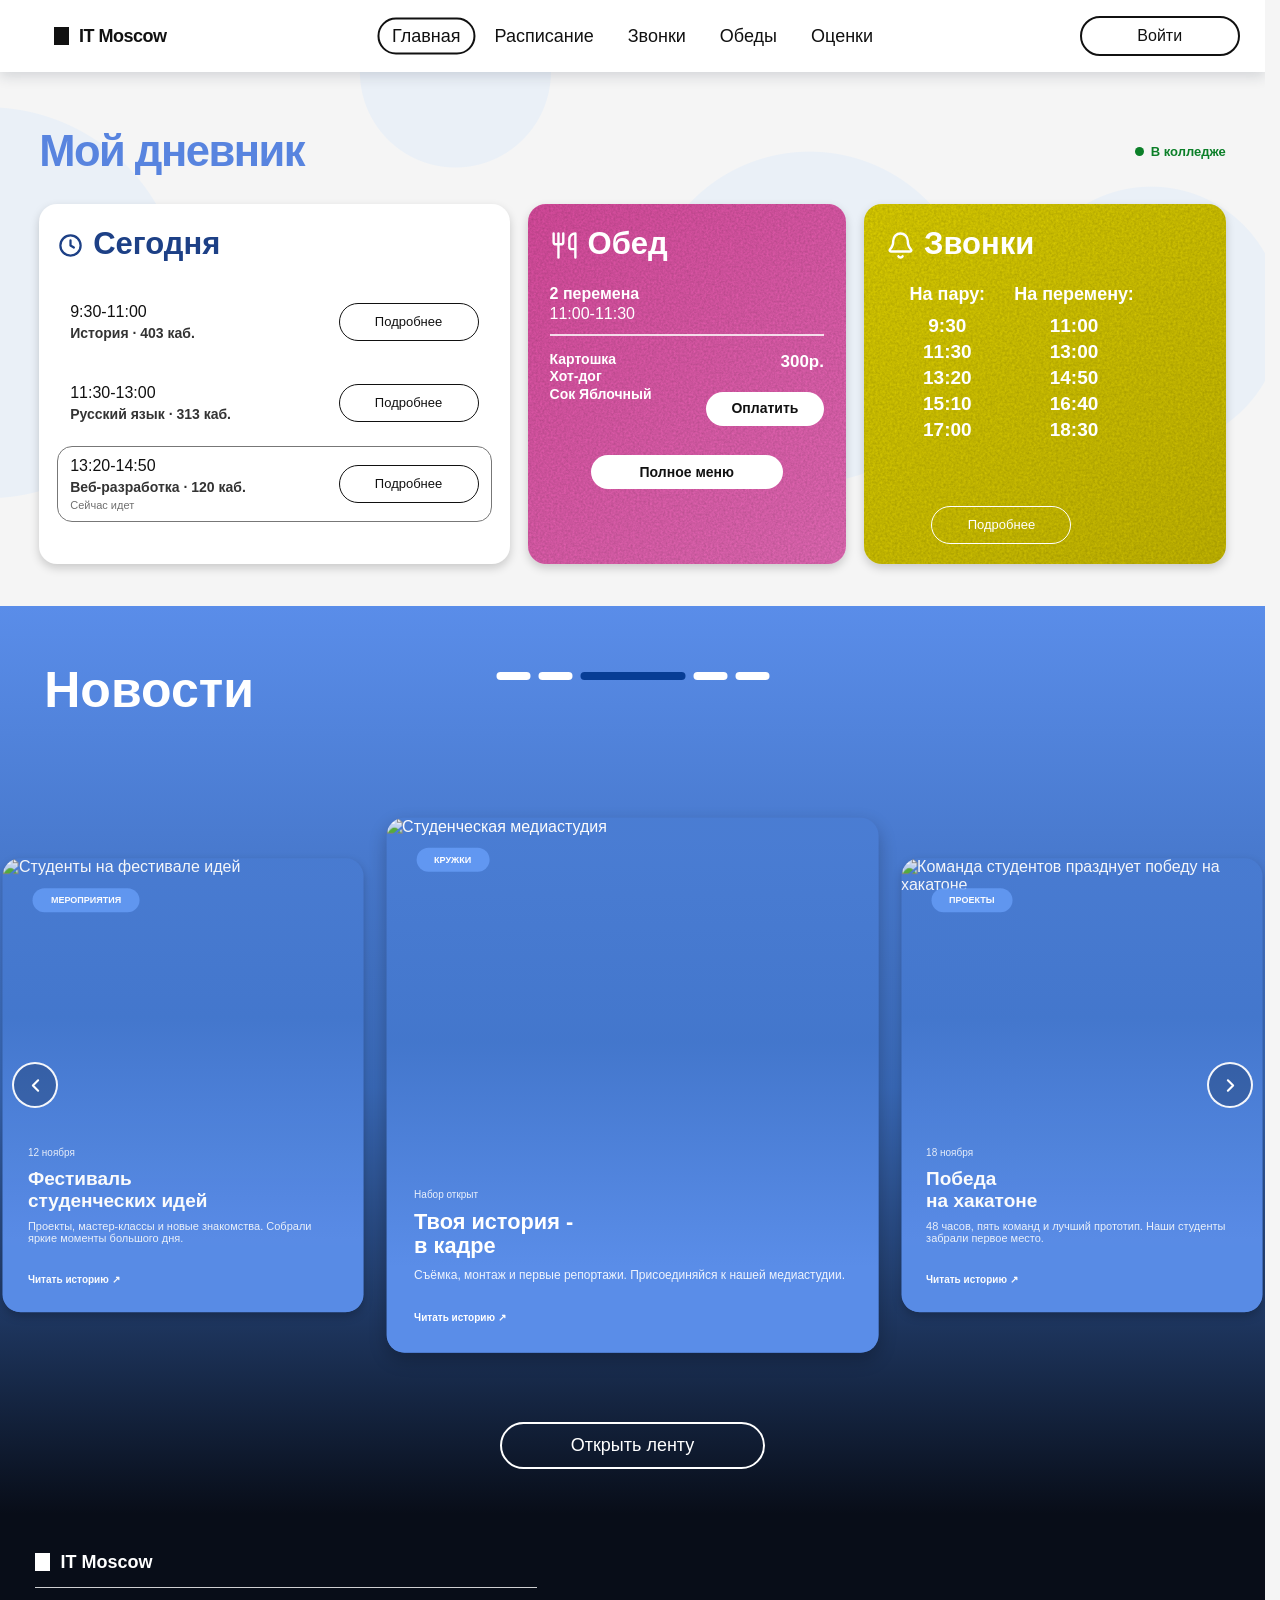
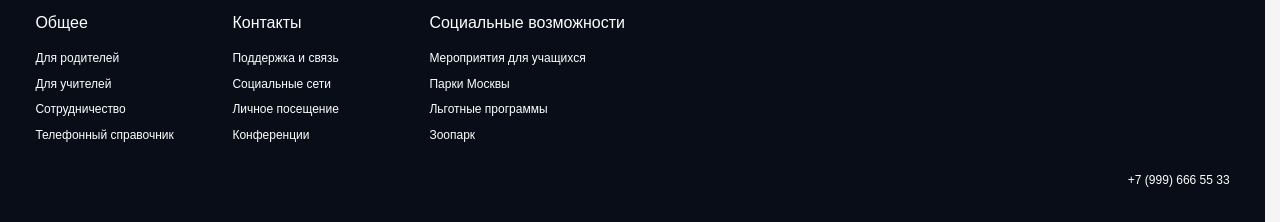
==== MyITProfile/front/index.html @ 62083483 "Add files via upload" ====
<!DOCTYPE html>
<html lang="ru">
<head>
    <meta charset="UTF-8">
    <meta name="viewport" content="width=device-width, initial-scale=1.0">
    <meta name="description" content="Личный кабинет студента IT Moscow: расписание на сегодня, звонки, меню столовой и оценки.">
    <title>Главная | IT Moscow</title>
    <link rel="icon" href="assets/favicon.svg" type="image/svg+xml">
    <link rel="stylesheet" href="style.css">
    <script src="script.js" defer></script>
</head>
<body>

    <header class="site-header">
        <a class="logo" href="index.html"><span class="logo-square"></span> IT Moscow</a>
        <nav class="main-nav" aria-label="Главная навигация"><a class="nav-link active" href="index.html">Главная</a><a class="nav-link" href="schedule.html">Расписание</a><a class="nav-link" href="bells.html">Звонки</a><a class="nav-link" href="lunch.html">Обеды</a><a class="nav-link" href="grades.html">Оценки</a></nav>
        <div class="profile-menu is-guest" data-profile-menu>
            <a class="profile-button" href="login.html">Войти</a>
            <div class="profile-card">
                <strong class="profile-card-name" data-profile-name></strong>
                <span class="profile-card-role">Студент колледжа</span>
                <dl class="profile-card-details">
                    <div><dt>Группа</dt><dd data-profile-group></dd></div>
                    <div><dt>Специальность</dt><dd data-profile-specialty></dd></div>
                    <div><dt>Курс</dt><dd data-profile-course></dd></div>
                    <div><dt>Логин</dt><dd data-profile-login></dd></div>
                </dl>
                <button class="profile-logout" type="button" data-logout>Выйти из кабинета</button>
            </div>
        </div>
    </header>

<main class="page-background">

<section class="dashboard-section">
    <div class="dashboard-heading">
        <h1>Мой дневник</h1>
        <span class="college-status">В колледже</span>
    </div>

    <div class="dashboard-grid">
        <section class="today-card dashboard-card">
            <h2><svg class="clock-icon" viewBox="0 0 24 24" aria-hidden="true" focusable="false"><circle cx="12" cy="12" r="9" /><path d="M12 7.5V12l3 1.8" /></svg>Сегодня</h2>
            <div class="today-lessons">
                <div class="today-lesson">
                    <div class="lesson-time"><span>9:30-11:00</span><small class="lesson-name">История · 403 каб.</small></div>
                    <a class="detail-button" href="schedule.html">Подробнее</a>
                </div>
                <div class="today-lesson">
                    <div class="lesson-time"><span>11:30-13:00</span><small class="lesson-name">Русский язык · 313 каб.</small></div>
                    <a class="detail-button" href="schedule.html">Подробнее</a>
                </div>
                <div class="today-lesson current">
                    <div class="lesson-time"><span>13:20-14:50</span><small class="lesson-name">Веб-разработка · 120 каб.</small><small>Сейчас идет</small></div>
                    <a class="detail-button" href="schedule.html">Подробнее</a>
                </div>
            </div>
        </section>

        <section class="lunch-mini dashboard-card texture-pink">
            <h2><svg class="mini-icon" viewBox="0 0 24 24" aria-hidden="true" focusable="false">
                <path d="M3 2v7c0 1.1.9 2 2 2h4a2 2 0 0 0 2-2V2" />
                <path d="M7 2v20" />
                <path d="M21 15V2a5 5 0 0 0-5 5v6c0 1.1.9 2 2 2h3Zm0 0v7" />
            </svg>Обед</h2>
            <div class="lunch-mini-time"><strong>2 перемена</strong><span>11:00-11:30</span></div>
            <div class="lunch-mini-menu">
                <div><strong>Картошка</strong><strong>Хот-дог</strong><strong>Сок Яблочный</strong></div>
                <strong class="lunch-mini-price">300р.</strong>
                <button class="pay-mini-button" type="button" data-message="Оплата будет доступна после подключения платёжной системы">Оплатить</button>
            </div>
            <a class="white-button mini-menu-button" href="lunch.html">Полное меню</a>
        </section>

        <section class="bells-mini dashboard-card texture-yellow">
            <h2><svg class="mini-icon" viewBox="0 0 24 24" aria-hidden="true" focusable="false">
                <path d="M10.268 21a2 2 0 0 0 3.464 0" />
                <path d="M3.262 15.326A1 1 0 0 0 4 17h16a1 1 0 0 0 .74-1.673C19.41 13.956 18 12.499 18 8A6 6 0 0 0 6 8c0 4.499-1.411 5.956-2.738 7.326" />
            </svg>Звонки</h2>
            <div class="bells-mini-content">
                <div>
                    <strong>На пару:</strong>
                    <span>9:30</span><span>11:30</span><span>13:20</span><span>15:10</span><span>17:00</span>
                </div>
                <div>
                    <strong>На перемену:</strong>
                    <span>11:00</span><span>13:00</span><span>14:50</span><span>16:40</span><span>18:30</span>
                </div>
            </div>
            <a class="detail-button bells-detail-button" href="bells.html">Подробнее</a>
            <div class="bells-mini-photo"></div>
        </section>
    </div>
</section>

<section class="news-section">
    <div class="news-title-row">
        <h2>Новости</h2>
        <div class="news-tabs" role="group" aria-label="Слайды новостей">
            <button class="news-tab" type="button" data-slide="0" aria-label="Слайд 1" aria-pressed="false"></button>
            <button class="news-tab" type="button" data-slide="1" aria-label="Слайд 2" aria-pressed="false"></button>
            <button class="news-tab active" type="button" data-slide="2" aria-label="Слайд 3" aria-pressed="true"></button>
            <button class="news-tab" type="button" data-slide="3" aria-label="Слайд 4" aria-pressed="false"></button>
            <button class="news-tab" type="button" data-slide="4" aria-label="Слайд 5" aria-pressed="false"></button>
        </div>
    </div>

    <div class="news-slider-shell">
        <button class="news-arrow news-arrow-prev" type="button" data-news-prev aria-label="Предыдущая новость"><svg class="control-arrow-svg" viewBox="0 0 24 24" aria-hidden="true" focusable="false"><path d="M9 6 15 12l-6 6" /></svg></button>
        <div class="news-slider" data-news-slider>
            <div class="news-track">
                <article class="news-card" data-news-card="0" data-position="hidden">
                    <img src="assets/news-tour.png" alt="Студенты на производственной экскурсии" loading="lazy" decoding="async">
                    <span class="news-category">ЭКСКУРСИИ</span>
                    <div class="news-card-content">
                        <small>10 ноября</small>
                        <h3>Профессия<br>изнутри</h3>
                        <p>Побывали на современном производстве и узнали, как работают инженеры.</p>
                        <a href="#" data-message="Новость пока недоступна">Читать историю ↗</a>
                    </div>
                </article>

                <article class="news-card" data-news-card="1" data-position="left">
                    <img src="assets/news-festival.png" alt="Студенты на фестивале идей" decoding="async">
                    <span class="news-category">МЕРОПРИЯТИЯ</span>
                    <div class="news-card-content">
                        <small>12 ноября</small>
                        <h3>Фестиваль<br>студенческих идей</h3>
                        <p>Проекты, мастер-классы и новые знакомства. Собрали яркие моменты большого дня.</p>
                        <a href="#" data-message="Новость пока недоступна">Читать историю ↗</a>
                    </div>
                </article>

                <article class="news-card active" data-news-card="2" data-position="center">
                    <img src="assets/news-media.png" alt="Студенческая медиастудия" loading="lazy" decoding="async">
                    <span class="news-category">КРУЖКИ</span>
                    <div class="news-card-content">
                        <small>Набор открыт</small>
                        <h3>Твоя история -<br>в кадре</h3>
                        <p>Съёмка, монтаж и первые репортажи. Присоединяйся к нашей медиастудии.</p>
                        <a href="#" data-message="Новость пока недоступна">Читать историю ↗</a>
                    </div>
                </article>

                <article class="news-card" data-news-card="3" data-position="right">
                    <img src="assets/news-hackathon.jpg" alt="Команда студентов празднует победу на хакатоне" loading="lazy" decoding="async">
                    <span class="news-category">ПРОЕКТЫ</span>
                    <div class="news-card-content">
                        <small>18 ноября</small>
                        <h3>Победа<br>на хакатоне</h3>
                        <p>48 часов, пять команд и лучший прототип. Наши студенты забрали первое место.</p>
                        <a href="#" data-message="Новость пока недоступна">Читать историю ↗</a>
                    </div>
                </article>

                <article class="news-card" data-news-card="4" data-position="hidden">
                    <img src="assets/news-esports.jpg" alt="Студенты на финале турнира по киберспорту" loading="lazy" decoding="async">
                    <span class="news-category">КИБЕРСПОРТ</span>
                    <div class="news-card-content">
                        <small>21 ноября</small>
                        <h3>Финал<br>сезона</h3>
                        <p>Сборная колледжа провела решающие матчи и взяла кубок городского турнира.</p>
                        <a href="#" data-message="Новость пока недоступна">Читать историю ↗</a>
                    </div>
                </article>
            </div>
        </div>
        <button class="news-arrow news-arrow-next" type="button" data-news-next aria-label="Следующая новость"><svg class="control-arrow-svg" viewBox="0 0 24 24" aria-hidden="true" focusable="false"><path d="M9 6 15 12l-6 6" /></svg></button>
    </div>
    <a class="news-open-button" href="#" data-message="Лента новостей пока не подключена">Открыть ленту</a>
</section>

</main>

    <footer class="site-footer footer-dark">
        <div class="footer-inner">
            <div class="footer-logo"><span class="logo-square"></span> IT Moscow</div>
            <div class="footer-columns">
                <div class="footer-column">
                    <strong>Общее</strong>
                    <a href="#" data-message="Раздел пока не подключён">Для родителей</a>
                    <a href="#" data-message="Раздел пока не подключён">Для учителей</a>
                    <a href="#" data-message="Раздел пока не подключён">Сотрудничество</a>
                    <a href="#" data-message="Раздел пока не подключён">Телефонный справочник</a>
                </div>
                <div class="footer-column">
                    <strong>Контакты</strong>
                    <a href="#" data-message="Раздел пока не подключён">Поддержка и связь</a>
                    <a href="#" data-message="Раздел пока не подключён">Социальные сети</a>
                    <a href="#" data-message="Раздел пока не подключён">Личное посещение</a>
                    <a href="#" data-message="Раздел пока не подключён">Конференции</a>
                </div>
                <div class="footer-column">
                    <strong>Социальные возможности</strong>
                    <a href="#" data-message="Раздел пока не подключён">Мероприятия для учащихся</a>
                    <a href="#" data-message="Раздел пока не подключён">Парки Москвы</a>
                    <a href="#" data-message="Раздел пока не подключён">Льготные программы</a>
                    <a href="#" data-message="Раздел пока не подключён">Зоопарк</a>
                </div>
            </div>
            <p class="footer-phone">+7 (999) 666 55 33</p>
        </div>
    </footer>

<div class="toast" role="status" aria-live="polite" data-toast></div>
</body>
</html>
---- MyITProfile/front/style.css ----
:root {
    --blue: #5884df;
    --blue-dark: #1d4086;
    --pink: #f968ba;
    --text: #111111;
    --muted: #6f6f6f;
    --border: #cfcfcf;
    --page: #f5f5f5;
    --circle: #eaf0f7;
}

* { box-sizing: border-box; }
html { scroll-behavior: smooth; scrollbar-gutter: stable; }
body {
    display: flex;
    flex-direction: column;
    min-height: 100vh;
    margin: 0;
    color: var(--text);
    background: var(--page);
    font-family: Inter, Arial, Helvetica, sans-serif;
}
a { color: inherit; text-decoration: none; }
button, input { font: inherit; }
button { cursor: pointer; }
button:focus-visible, a:focus-visible, input:focus-visible {
    outline: 3px solid rgba(88,132,223,.38);
    outline-offset: 3px;
}

.site-header, .login-header {
    position: relative;
    z-index: 10;
    display: flex;
    align-items: center;
    height: 72px;
    padding: 0 4.3%;
    background: #fff;
    box-shadow: 0 4px 13px rgba(25,35,55,.16);
}
.logo {
    display: inline-block;
    margin-top: 0;
    font-size: 18px;
    font-weight: 800;
    letter-spacing: -.5px;
    white-space: nowrap;
}
.logo-square {
    display: inline-block;
    width: 15px;
    height: 18px;
    margin-right: 5px;
    background: #111;
    vertical-align: -3px;
}
.main-nav {
    position: absolute;
    top: 50%;
    left: 50%;
    display: flex;
    align-items: center;
    gap: 4px;
    transform: translate(-50%, -50%);
    white-space: nowrap;
}
.nav-link {
    display: inline-block;
    padding: 6px 13px;
    border: 2px solid transparent;
    border-radius: 28px;
    font-size: 18px;
    transition: border-color .18s ease, background .18s ease;
}
.nav-link:hover, .nav-link.active { border-color: #111; }
.profile-menu {
    position: absolute;
    top: 50%;
    right: 2%;
    z-index: 20;
    transform: translateY(-50%);
}
.profile-button {
    display: block;
    min-width: 160px;
    padding: 9px 18px;
    border: 2px solid #111;
    border-radius: 32px;
    background: #fff;
    font-size: 16px;
    text-align: center;
    transition: color .18s ease, background .18s ease;
}
.profile-button:hover { background: #111; color: #fff; }
.profile-card {
    position: absolute;
    top: calc(100% + 10px);
    right: 0;
    z-index: 30;
    width: min(292px, calc(100vw - 24px));
    padding: 18px 20px 20px;
    border-radius: 18px;
    background: #fff;
    box-shadow: 0 16px 40px rgba(20,40,80,.22);
    text-align: left;
    opacity: 0;
    visibility: hidden;
    transform: translateY(-6px);
    transition: opacity .16s ease, transform .16s ease, visibility .16s;
}
.profile-card::before {
    content: "";
    position: absolute;
    right: 0;
    bottom: 100%;
    left: 0;
    height: 12px;
}
.profile-menu:hover .profile-card,
.profile-menu:focus-within .profile-card,
.profile-menu.is-open .profile-card {
    opacity: 1;
    visibility: visible;
    transform: translateY(0);
}
.profile-menu.is-guest .profile-card,
.login-page .profile-menu.is-guest { display: none; }
.profile-card-name { display: block; color: var(--blue-dark); font-size: 17px; }
.profile-card-role { display: block; margin-bottom: 13px; color: var(--muted); font-size: 12px; }
.profile-card-details { margin: 0 0 16px; }
.profile-card-details div { display: flex; justify-content: space-between; gap: 14px; padding: 7px 0; border-bottom: 1px solid #ececec; font-size: 13px; }
.profile-card-details div:last-child { border-bottom: 0; }
.profile-card-details dt { color: var(--muted); }
.profile-card-details dd { margin: 0; font-weight: 600; text-align: right; }
.profile-logout {
    width: 100%;
    padding: 11px 14px;
    border: 0;
    border-radius: 11px;
    background: #4372cc;
    color: #fff;
    font-size: 13px;
    font-weight: 600;
    transition: background .18s ease;
}
.profile-logout:hover { background: #3765b8; }

.page-background {
    position: relative;
    isolation: isolate;
    flex: 1 0 auto;
    min-height: max-content;
    overflow: visible;
    background-color: var(--page);
    background-image:
        radial-gradient(circle at -1% 16%, var(--circle) 0 195px, transparent 196px),
        radial-gradient(circle at 36% 0%, var(--circle) 0 95px, transparent 96px),
        radial-gradient(circle at 64% 17%, var(--circle) 0 165px, transparent 166px),
        radial-gradient(circle at 91% 17%, var(--circle) 0 130px, transparent 131px),
        radial-gradient(circle at 22% 56%, var(--circle) 0 190px, transparent 191px),
        radial-gradient(circle at 58% 77%, var(--circle) 0 170px, transparent 171px),
        radial-gradient(circle at 93% 72%, var(--circle) 0 205px, transparent 206px);
}
.content-section { position: relative; z-index: 1; padding: 55px 3.1% 65px; }
.page-title {
    margin: 0;
    color: var(--blue);
    font-size: clamp(38px, 3.4vw, 64px);
    font-weight: 800;
    line-height: 1.12;
    letter-spacing: -1.5px;
}

.site-footer {
    position: relative;
    z-index: 1;
    min-height: 270px;
    margin-top: auto;
    padding: 38px 2.8% 35px;
    background: #080d18;
    color: #fff;
}
.footer-inner { position: relative; min-height: 235px; }
.footer-logo {
    width: 42%;
    padding-bottom: 14px;
    border-bottom: 1px solid rgba(255,255,255,.8);
    font-size: 18px;
    font-weight: 800;
}
.footer-logo .logo-square { background: #fff; }
.footer-columns { display: flex; gap: 42px; margin-top: 26px; }
.footer-column { display: flex; flex-direction: column; min-width: 155px; gap: 0; }
.footer-column strong { margin-bottom: 14px; font-size: 16px; font-weight: 400; }
.footer-column a { width: fit-content; padding: 6px 0; font-size: 12px; line-height: 1.15; }
.footer-column a:hover { text-decoration: underline; }
.footer-phone { position: absolute; right: 0; bottom: 0; margin: 0; font-size: 12px; }
.footer-dark {
    margin-top: 0;
    background: #080d18;
}
.footer-dark .footer-logo, .footer-dark .footer-column, .footer-dark .footer-phone { color: #fff; }

.detail-button {
    display: inline-flex;
    align-items: center;
    justify-content: center;
    min-width: 140px;
    min-height: 38px;
    padding: 7px 16px;
    border: 1px solid #111;
    border-radius: 24px;
    background: transparent;
    color: #111;
    font-size: 13px;
    white-space: nowrap;
    transition: color .18s ease, background .18s ease, transform .18s ease, box-shadow .18s ease;
}
.detail-button:hover {
    background: #111;
    color: #fff;
    transform: translateY(-2px);
}
.date-arrow,
.news-arrow {
    box-sizing: border-box;
    display: flex;
    align-items: center;
    justify-content: center;
    padding: 0;
    line-height: 0;
    text-align: center;
}
.date-arrow {
    flex: 0 0 43px;
    width: 43px;
    height: 43px;
    border: 3px solid var(--blue);
    border-radius: 50%;
    background: transparent;
    color: var(--blue);
    transition: background .18s ease, color .18s ease;
}
.date-arrow:hover { background: var(--blue); color: white; }
.control-arrow-svg {
    display: block;
    flex: 0 0 20px;
    width: 20px;
    height: 20px;
    margin: 0;
    overflow: visible;
    pointer-events: none;
}
.control-arrow-svg path {
    fill: none;
    stroke: currentColor;
    stroke-width: 2.4;
    stroke-linecap: round;
    stroke-linejoin: round;
}
.news-arrow .control-arrow-svg {
    width: 21px;
    height: 21px;
    flex-basis: 21px;
}
.news-arrow-prev .control-arrow-svg,
.date-arrow[aria-label^="Предыдущ"] .control-arrow-svg {
    transform: rotate(180deg);
}
.toast {
    position: fixed;
    z-index: 30;
    right: 22px;
    bottom: 22px;
    max-width: 340px;
    padding: 13px 17px;
    border-radius: 10px;
    background: #20232b;
    color: white;
    font-size: 13px;
    opacity: 0;
    pointer-events: none;
    transform: translateY(8px);
    transition: opacity .2s ease, transform .2s ease;
}
.toast.visible { opacity: 1; transform: translateY(0); }

.dashboard-section { position: relative; z-index: 1; padding: 55px 3.1% 42px; }
.dashboard-heading { display: flex; align-items: center; justify-content: space-between; padding: 0 0 28px; }
.dashboard-heading h1 { margin: 0; color: var(--blue); font-size: clamp(38px, 3.4vw, 64px); font-weight: 800; line-height: 1.12; letter-spacing: -1.5px; }
.college-status { color: #0b7f28; font-size: 13px; font-weight: 700; }
.college-status::before { content: ""; display: inline-block; width: 9px; height: 9px; margin-right: 7px; border-radius: 50%; background: #0b7f28; }
.dashboard-grid { display: grid; grid-template-columns: 1.3fr .88fr 1fr; gap: 18px; align-items: stretch; }
.dashboard-card { position: relative; min-height: 360px; border-radius: 18px; box-shadow: 0 4px 10px rgba(0,0,0,.18); overflow: hidden; }
.today-card { padding: 22px 18px 16px; background: #fff; }
.today-card h2, .lunch-mini h2, .bells-mini h2 { margin: 0 0 22px; font-size: 31px; font-weight: 800; }
.today-card h2 { color: var(--blue-dark); }
.clock-icon { display: inline-block; width: 27px; height: 27px; margin-right: 9px; fill: none; stroke: currentColor; stroke-width: 2; stroke-linecap: round; stroke-linejoin: round; vertical-align: -5px; }
.today-lessons { display: flex; flex-direction: column; gap: 5px; }
.today-lesson { display: grid; grid-template-columns: minmax(0,1fr) 140px; align-items: center; gap: 14px; min-height: 76px; padding: 9px 12px; border: 1px solid transparent; border-radius: 15px; }
.today-lesson.current { border-color: #777; }
.lesson-time { display: flex; flex-direction: column; align-items: flex-start; gap: 3px; font-size: 16px; white-space: nowrap; }
.lesson-time small { display: block; margin-top: 1px; color: var(--muted); font-size: 11px; text-align: left; }
.lesson-time small.lesson-name { color: #333; font-size: 14px; font-weight: 600; }
.texture-pink, .texture-yellow { position: relative; isolation: isolate; }
.texture-pink { background: linear-gradient(140deg, #df4da2, #e96cba); color: white; }
.texture-yellow { background: linear-gradient(140deg, #e2d400, #c9bb00); color: white; }
.texture-pink::after, .texture-yellow::after {
    content: ""; position: absolute; z-index: -1; inset: 0; opacity: .3; pointer-events: none;
    background-image: url("data:image/svg+xml,%3Csvg viewBox='0 0 180 180' xmlns='http://www.w3.org/2000/svg'%3E%3Cfilter id='n'%3E%3CfeTurbulence type='fractalNoise' baseFrequency='.82' numOctaves='3' stitchTiles='stitch'/%3E%3CfeColorMatrix type='matrix' values='0 0 0 0 0 0 0 0 0 0 0 0 0 0 0 0 0 0 1 0'/%3E%3C/filter%3E%3Crect width='100%25' height='100%25' filter='url(%23n)' opacity='.7'/%3E%3C/svg%3E");
}
.lunch-mini { padding: 22px; }
.lunch-mini h2, .bells-mini h2 { color: white; }
.mini-icon { display: inline-block; width: 29px; height: 29px; margin-right: 9px; overflow: visible; fill: none; stroke: currentColor; stroke-width: 2; stroke-linecap: round; stroke-linejoin: round; vertical-align: -6px; flex: 0 0 auto; }
.lunch-mini-time { display: flex; flex-direction: column; font-size: 16px; line-height: 1.25; }
.lunch-mini-menu { position: relative; display: grid; grid-template-columns: minmax(0,1fr) auto; align-items: start; min-height: 104px; margin-top: 10px; padding: 15px 0 12px; border-top: 2px solid rgba(255,255,255,.8); font-size: 14px; line-height: 1.25; }
.lunch-mini-menu > div { display: flex; flex-direction: column; }
.lunch-mini-price { font-size: 17px; }
.pay-mini-button { position: absolute; right: 0; bottom: 12px; min-width: 118px; padding: 8px 14px; border: 0; border-radius: 24px; background: white; color: #111; font-weight: 700; transition: transform .18s ease, box-shadow .18s ease; }
.pay-mini-button:hover { transform: translateY(-2px); box-shadow: 0 4px 10px rgba(0,0,0,.16); }
.white-button { display: block; padding: 9px 17px; border: 0; border-radius: 25px; background: white; color: #111; font-weight: 700; text-align: center; transition: transform .18s ease, box-shadow .18s ease; }
.white-button:hover { box-shadow: 0 4px 12px rgba(0,0,0,.16); transform: translateY(-2px); }
.mini-menu-button { width: 70%; margin: 17px auto 0; font-size: 14px; }
.bells-mini { padding: 22px 22px 20px; padding-right: 25%; }
.bells-mini-content { display: grid; grid-template-columns: 1fr 1fr; gap: 4px; text-align: center; }
.bells-mini-content strong, .bells-mini-content span { display: block; white-space: nowrap; }
.bells-mini-content strong { margin-bottom: 10px; font-size: 18px; }
.bells-mini-content span { margin: 0 0 4px; font-size: 19px; font-weight: 700; }
.bells-mini-photo { position: absolute; top: 0; right: 0; width: 24%; height: 100%; background: url("assets/bells-photo.png") center / cover no-repeat; }
.bells-mini .bells-detail-button {
    position: absolute;
    left: calc((76% - 140px) / 2);
    right: auto;
    bottom: 20px;
    display: flex;
    align-items: center;
    justify-content: center;
    width: 140px;
    min-height: 38px;
    margin: 0;
    border-color: white;
    color: white;
    transform: none;
}
.bells-mini .bells-detail-button:hover {
    background: white;
    color: #111;
    transform: translateY(-2px);
}

.news-section {
    position: relative;
    z-index: 1;
    overflow: hidden;
    padding: 55px 0 45px;
    background: linear-gradient(180deg, #5a8de9 0%, #3867b4 53%, #080d18 100%);
    color: white;
}
.news-title-row {
    display: flex;
    align-items: center;
    justify-content: space-between;
    padding: 0 3.5% 34px;
}
.news-title-row h2 { margin: 0; color: white; font-size: 50px; }
.news-tabs {
    position: absolute;
    top: 66px;
    left: 50%;
    display: flex;
    align-items: center;
    justify-content: center;
    gap: 8px;
    padding: 0;
    transform: translateX(-50%);
}
.news-tab {
    width: 34px;
    height: 8px;
    padding: 0;
    border: 0;
    border-radius: 9px;
    background: white;
    cursor: pointer;
    transition: width .22s ease, background .22s ease;
}
.news-tab.active { width: 105px; background: #073d95; }
.news-slider-shell {
    position: relative;
    display: block;
    width: 100%;
    height: 665px;
    padding: 0;
}
.news-slider {
    position: relative;
    width: 100%;
    height: 100%;
    overflow: hidden;
}
.news-track {
    position: relative;
    display: block;
    width: 100%;
    height: 100%;
    padding: 0;
}
.news-card,
.news-card.active {
    position: absolute;
    top: 50%;
    display: block;
    min-width: 0;
    max-width: none;
    margin: 0;
    overflow: hidden;
    border-radius: 18px;
    background: #4b7ed5;
    color: white;
    box-shadow: 0 4px 10px rgba(0,0,0,.22);
    transform: translate(-50%, -50%);
    transition: left .48s cubic-bezier(.22,.7,.25,1), width .48s cubic-bezier(.22,.7,.25,1), height .48s cubic-bezier(.22,.7,.25,1), opacity .35s ease, box-shadow .35s ease;
}
.news-card[data-position="left"],
.news-card[data-position="right"] {
    width: min(28.2vw, 470px);
    height: min(50.4vh, 544px);
    opacity: .98;
}
.news-card[data-position="left"] { left: 14.5%; }
.news-card[data-position="right"] { left: 85.5%; }
.news-card[data-position="center"] {
    left: 50%;
    z-index: 2;
    width: min(38.5vw, 641px);
    height: min(59.4vh, 641px);
    opacity: 1;
    box-shadow: 0 7px 18px rgba(0,0,0,.24);
}

.news-card[data-position="hidden"] {
    left: 50%;
    z-index: 0;
    width: min(38.5vw, 641px);
    height: min(59.4vh, 641px);
    opacity: 0;
    pointer-events: none;
}
.news-card img { position: absolute; inset: 0; width: 100%; height: 100%; object-fit: cover; }
.news-card::after {
    content: "";
    position: absolute;
    inset: 0;
    background: linear-gradient(180deg, rgba(19,51,100,.03) 4%, rgba(42,95,176,.2) 35%, #5a8de8 84%);
}
.news-card.active::after { background: linear-gradient(180deg, rgba(19,51,100,.02) 4%, rgba(42,95,176,.24) 42%, #5a8de8 84%); }
.news-category {
    position: absolute;
    z-index: 1;
    top: 30px;
    left: 30px;
    padding: 7px 18px;
    border-radius: 24px;
    background: rgba(100,155,244,.9);
    color: white;
    font-size: 9px;
    font-weight: 700;
}
.news-card-content { position: absolute; z-index: 1; right: 28px; bottom: 28px; left: 28px; color: white; }
.news-card-content small { display: block; margin-bottom: 10px; color: rgba(255,255,255,.88); font-size: 10px; }
.news-card-content h3 { margin: 0 0 9px; color: #fff; font-size: clamp(20px, 1.7vw, 28px); line-height: 1.12; }
.news-card-content p { margin: 0 0 25px; color: rgba(255,255,255,.9); font-size: 12px; }
.news-card-content a { color: #fff; font-size: 10px; font-weight: 700; }
.news-card-content a:hover { text-decoration: underline; }
.news-card[data-position="left"] .news-card-content,
.news-card[data-position="right"] .news-card-content { right: 25px; bottom: 25px; left: 25px; }
.news-card[data-position="left"] .news-card-content h3,
.news-card[data-position="right"] .news-card-content h3 { font-size: clamp(19px, 1.45vw, 25px); }
.news-card[data-position="left"] .news-card-content p,
.news-card[data-position="right"] .news-card-content p { font-size: 11px; }
.news-arrow {
    position: absolute;
    z-index: 3;
    top: 50%;
    width: 46px;
    height: 46px;
    border: 2px solid rgba(255,255,255,.95);
    border-radius: 50%;
    background: rgba(9,25,54,.28);
    color: white;
    cursor: pointer;
    transform: translateY(-50%);
    transition: background .18s ease, transform .18s ease;
}
.news-arrow:hover { background: rgba(9,25,54,.7); transform: translateY(-50%) scale(1.06); }
.news-arrow-prev { left: 12px; }
.news-arrow-next { right: 12px; }
.news-open-button {
    display: block;
    width: 265px;
    margin: 4px auto 0;
    padding: 11px 18px;
    border: 2px solid white;
    border-radius: 32px;
    color: white;
    font-size: 18px;
    text-align: center;
    transition: color .18s ease, background .18s ease, transform .18s ease;
}
.news-open-button:hover { background: white; color: #234b8a; transform: translateY(-2px); }

.login-page { min-height: 100vh; background: var(--page); }
.login-header { padding-left: 4.6%; }
.login-header .logo { margin-top: 0; }
.login-main {
    flex: 1 0 auto;
    min-height: calc(100vh - 72px);
    display: grid;
    grid-template-columns: 1fr 1fr;
    align-items: center;
    padding: 50px 8%;
    background:
        radial-gradient(circle at -1% 18%, var(--circle) 0 180px, transparent 181px),
        radial-gradient(circle at 18% 18%, var(--circle) 0 75px, transparent 76px),
        radial-gradient(circle at 84% 8%, var(--circle) 0 120px, transparent 121px),
        radial-gradient(circle at 38% 34%, var(--circle) 0 75px, transparent 76px),
        radial-gradient(circle at 24% 60%, var(--circle) 0 115px, transparent 116px),
        radial-gradient(circle at 39% 84%, var(--circle) 0 53px, transparent 54px),
        radial-gradient(circle at 70% 88%, var(--circle) 0 55px, transparent 56px),
        var(--page);
}
.login-promo { justify-self: center; width: min(100%, 600px); padding-left: 30px; }
.login-eyebrow { margin: 0 0 0 25px; color: var(--blue-dark); font-size: 15px; font-weight: 800; }
.login-promo h1 { margin: 0; padding-left: 17px; border-left: 3px solid var(--blue); color: var(--blue); font-size: clamp(42px, 4vw, 66px); line-height: 1.08; letter-spacing: -2.3px; }
.login-promo h1 span { color: var(--pink); }
.login-promo > p:last-child { margin: 22px 0 0 20px; color: #626262; font-size: 19px; line-height: 1.5; }
.login-card { justify-self: center; width: min(100%, 540px); padding: 40px 48px 45px; border: 1px solid rgba(20,40,80,.06); border-radius: 24px; background: white; box-shadow: 4px 7px 22px rgba(0,0,0,.14); }
.login-card h2 { margin: 0 0 8px; color: var(--blue-dark); font-size: 30px; letter-spacing: -.8px; }
.login-description { margin: 0 0 34px; color: #666; font-size: 14px; }
.login-form > label { display: block; margin: 0 0 9px; font-size: 14px; font-weight: 600; }
.login-form > input, .password-wrap input { display: block; width: 100%; height: 58px; margin-bottom: 24px; padding: 0 17px; border: 2px solid #cfcfcf; border-radius: 13px; background: #fff; font-size: 15px; }
.login-form input::placeholder { color: #a0a0a0; }
.login-form > input:focus, .password-wrap input:focus { border-color: var(--blue); outline: 0; }
.password-wrap { position: relative; }
.password-wrap input { padding-right: 55px; }
.password-toggle { position: absolute; top: 14px; right: 9px; width: 35px; height: 30px; border: 0; background: transparent; }
.eye { position: absolute; top: 9px; left: 8px; width: 17px; height: 11px; border: 1.5px solid #777; border-radius: 80% 20%; transform: rotate(-5deg); }
.eye::after { content: ""; position: absolute; top: 2px; left: 6px; width: 4px; height: 4px; border: 1px solid #777; border-radius: 50%; }
.login-options { display: flex; align-items: center; justify-content: space-between; gap: 12px; margin: -5px 0 27px; color: #666; font-size: 13px; }
.remember-option { display: flex; align-items: center; gap: 6px; white-space: nowrap; }
.remember-option input { width: 16px; height: 16px; margin: 0; }
.login-options a { color: var(--blue-dark); font-weight: 600; text-align: right; }
.login-submit { width: 100%; height: 58px; border: 0; border-radius: 13px; background: #4372cc; color: white; font-size: 16px; font-weight: 600; box-shadow: 0 5px 8px rgba(67,114,204,.25); transition: background .18s ease, transform .18s ease; }
.login-submit:hover { background: #3765b8; transform: translateY(-2px); }
.login-bottom { margin: 49px 0 0; color: #6f6f6f; font-size: 12px; line-height: 1.5; text-align: center; }
.login-message { min-height: 16px; margin: 10px 0 0; color: var(--blue-dark); font-size: 12px; text-align: center; }
.login-message.is-error { color: #c0392b; }
.login-form input[aria-invalid="true"] { border-color: #c0392b; }

.schedule-page { padding-top: 52px; padding-bottom: 48px; }
.week-date-heading { display: flex; align-items: center; gap: 8px; margin: 6px 0 25px 3px; color: var(--blue); font-size: clamp(30px, 2.6vw, 48px); font-weight: 800; }
.week-grid { display: grid; grid-template-columns: repeat(3, minmax(0, 1fr)); gap: 18px; }
.week-card { min-height: 0; padding: 28px 30px 22px; border: 1px solid var(--border); border-radius: 20px; background: rgba(255,255,255,.88); }
.week-card h2 { margin: 0 0 24px; font-size: 20px; font-weight: 800; }
.week-card h2 span { margin-left: 12px; font-size: 16px; font-weight: 400; }
.week-lesson { display: grid; grid-template-columns: minmax(0,1fr) 130px; align-items: center; gap: 12px; min-height: 88px; }
.week-time { display: flex; flex-direction: column; align-items: flex-start; gap: 3px; font-size: 16px; white-space: nowrap; }
.lesson-break, .lesson-now { display: block; margin-top: 3px; color: #6f6f6f; font-size: 11px; line-height: 1.15; text-align: left; white-space: normal; }
.week-subject { font-size: 15px; font-weight: 600; text-align: left; }
.week-subject small { display: inline; margin-left: 7px; color: #6f6f6f; font-size: 13px; font-weight: 400; }
.saturday-card { border-color: transparent; background: linear-gradient(140deg, #df4da2, #e96cba); color: white; }
.saturday-card .lesson-break, .saturday-card .week-subject small { color: rgba(255,255,255,.88); }
.saturday-card .detail-button { border-color: white; color: white; }
.saturday-card .detail-button:hover { background: white; color: #cf4ca0; }

.bells-layout { display: grid; grid-template-columns: 1fr 1.04fr; gap: 5%; align-items: start; max-width: 1740px; margin: 0 auto; }
.bells-left { padding-right: 5%; border-right: 1px solid #c8c8c8; }
.bells-left .page-title, .streams-section .page-title { margin: 0 0 20px; }
.bells-table-card { max-width: 705px; padding: 17px 18px 23px; border: 1px solid var(--border); border-radius: 20px; background: rgba(255,255,255,.88); }
.bells-table-card h2 { margin: 0 0 12px; font-size: 20px; }
.bells-table { width: 100%; border-collapse: collapse; text-align: center; }
.bells-table th, .bells-table td { padding: 7px 8px; border-top: 1px solid #d2d2d2; border-right: 1px solid #d2d2d2; }
.bells-table th:last-child, .bells-table td:last-child { border-right: 0; }
.bells-table th { font-size: 16px; font-weight: 500; line-height: 1.1; }
.bells-table td { font-size: 20px; font-weight: 700; }
.bells-table td:first-child { font-size: 22px; }
.pink-number, .pink-text { color: var(--pink); }
.blue-number, .blue-text { color: var(--blue); }
.shift-legend { margin-top: 25px; font-size: 28px; font-weight: 800; line-height: 1.25; }
.shift-legend p { margin: 0; }
.streams-section .page-title { text-align: center; }
.streams-grid { display: grid; grid-template-columns: repeat(2, minmax(0,1fr)); gap: 16px; }
.stream-card { min-height: 245px; padding: 25px 22px; border: 1px solid var(--border); border-radius: 20px; background: rgba(255,255,255,.88); }
.stream-card h3 { margin: 0 0 34px; font-size: 20px; text-align: center; }
.stream-card p { display: flex; justify-content: space-around; gap: 10px; margin: 0 0 34px; font-size: 19px; font-weight: 700; }
.stream-card p:last-child { margin-bottom: 0; }
.streams-note { margin: 25px 0 0; font-size: 30px; font-weight: 800; line-height: 1.25; }
.streams-note span { color: var(--blue); }
.streams-note b { color: var(--pink); }

.lunch-page { padding-top: 52px; padding-bottom: 48px; }
.lunch-info { display: flex; align-items: flex-start; gap: 5%; margin: 8px 0 28px; }
.balance h2, .group-lunch { margin: 0; font-size: clamp(26px, 2.5vw, 48px); line-height: 1.2; }
.top-up-button { min-width: 205px; margin-top: 14px; padding: 8px 20px; border: 1px solid #111; border-radius: 25px; background: transparent; font-size: 20px; transition: color .18s ease, background .18s ease; }
.top-up-button:hover { background: #111; color: white; }
.group-lunch { padding-top: 0; }
.group-lunch span { color: var(--blue); }
.menu-title { margin: 35px 0 20px; color: var(--pink); font-size: 50px; }
.menu-grid { display: grid; grid-template-columns: repeat(4, minmax(0,1fr)); gap: 20px; }
.menu-card { min-height: 355px; padding: 17px 25px 13px; border: 1px solid var(--border); border-radius: 20px; background: rgba(255,255,255,.9); }
.menu-card h2 { margin: 0 0 27px; font-size: 20px; text-align: center; }
.menu-items { display: flex; flex-direction: column; gap: 13px; }
.menu-items p { display: flex; align-items: baseline; justify-content: space-between; gap: 8px; margin: 0; font-size: 19px; }
.menu-items small { font-size: 16px; white-space: nowrap; }
.menu-total { display: block; margin: 12px 4px 4px 0; font-size: 20px; text-align: right; }
.menu-pay-button { display: block; width: 165px; margin: 4px auto 0; padding: 7px 20px; border: 1px solid currentColor; border-radius: 25px; background: transparent; color: inherit; font-size: 18px; transition: color .18s ease, background .18s ease, transform .18s ease; }
.menu-pay-button:hover { background: white; color: #111; transform: translateY(-2px); }

.lunch-page .menu-grid { gap: 18px; }
.lunch-page .menu-grid > .menu-card {
    display: flex;
    flex-direction: column;
    min-width: 0;
    min-height: 355px;
}
.lunch-page .menu-items { flex: 0 0 auto; }
.lunch-page .menu-pay-button { align-self: center; transition: color .18s ease, background .18s ease, transform .18s ease, box-shadow .18s ease; }
.lunch-page .menu-divider {
    width: 100%;
    height: 1px;
    flex: 0 0 1px;
    margin: 15px 0 10px;
    background: currentColor;
    opacity: .58;
}
.lunch-page .menu-total { margin: 0 4px 10px 0; }
.lunch-page .menu-card.texture-pink {
    background: linear-gradient(140deg, #df4da2 0%, #e96cba 100%);
    color: #fff;
}
.lunch-page .menu-card.texture-yellow {
    background: linear-gradient(140deg, #e2d400 0%, #c9bb00 100%);
    color: #fff;
}
.lunch-page .menu-card.texture-pink .menu-pay-button:hover,
.lunch-page .menu-card.texture-yellow .menu-pay-button:hover {
    background: transparent;
    color: inherit;
    border-color: currentColor;
    box-shadow: 0 3px 8px rgba(0,0,0,.13);
    transform: translateY(-2px);
}
.lunch-page .menu-card:not(.texture-pink):not(.texture-yellow) .menu-pay-button:hover {
    box-shadow: 0 3px 8px rgba(0,0,0,.13);
    transform: translateY(-2px);
}

.grades-page { padding-top: 52px; padding-bottom: 48px; }
.grades-layout { display: grid; grid-template-columns: 1.2fr .95fr; gap: 4%; }
.grades-daily { padding-right: 4%; border-right: 1px solid #c8c8c8; }
.grades-date-line { display: flex; flex-wrap: wrap; align-items: center; gap: 9px; margin: 8px 0 28px; font-size: clamp(26px,2.4vw,44px); font-weight: 800; }
.grades-date-line span { color: var(--pink); }
.pink-arrow { border-color: var(--pink); color: var(--pink); }
.pink-arrow:hover { background: var(--pink); color: white; }
.daily-grades-grid { display: grid; grid-template-columns: repeat(2, minmax(0,1fr)); gap: 16px 24px; }
.daily-grade-card { min-height: 125px; padding: 20px 20px 15px; border: 1px solid var(--border); border-radius: 20px; background: rgba(255,255,255,.88); }
.daily-grade-card h2 { margin: 0 0 8px; font-size: 20px; }
.grade-row { display: grid; grid-template-columns: 48px minmax(0,1fr) 112px; align-items: center; gap: 10px; min-height: 56px; }
.grade-mark { display: grid; place-items: center; width: 48px; height: 58px; border: 1px solid #ccc; border-radius: 23px; background: white; color: var(--pink); font-size: 18px; }
.grade-row strong, .subject-grade-row strong { font-size: 18px; }
.grade-row .detail-button { min-width: 0; padding: 5px 8px; }
.subject-heading { margin: 86px 0 28px; font-size: 46px; text-align: right; }
.subject-heading span { color: var(--blue); }
.subject-grades-grid { display: grid; grid-template-columns: repeat(2, minmax(0,1fr)); gap: 14px 18px; }
.subject-grade-row { display: grid; grid-template-columns: 42px minmax(0,1fr) 112px; align-items: center; gap: 10px; min-height: 86px; padding: 10px 14px; border: 1px solid var(--border); border-radius: 20px; background: rgba(255,255,255,.88); }
.subject-grade-row .grade-mark { width: 42px; height: 58px; }
.subject-grade-row strong { font-size: 16px; line-height: 1.15; }
.subject-grade-row .detail-button { min-width: 0; padding: 5px 7px; }

@media screen and (min-width: 1920px) and (min-height: 1080px) {
    .dashboard-section { padding-bottom: 38px; }
    .today-lesson { min-height: 72px; }
    .detail-button { min-width: 145px; min-height: 40px; }
}

@media screen and (max-width: 1080px) and (min-width: 621px) {
    .nav-link { padding: 6px 9px; font-size: 15px; }
    .profile-button { min-width: 0; padding: 9px 14px; font-size: 14px; }
}

@media screen and (max-width: 1100px) and (min-width: 621px) {
    .dashboard-grid { grid-template-columns: repeat(2, minmax(0, 1fr)); }
    .today-card { grid-column: 1 / -1; min-height: 0; }
    .dashboard-card { min-height: 330px; }

    .daily-grades-grid, .subject-grades-grid,
    .streams-grid { grid-template-columns: minmax(0, 1fr); }
    .lunch-page .menu-grid { grid-template-columns: repeat(2, minmax(0, 1fr)); }
}

@media screen and (max-width: 780px) and (min-width: 621px) {
    .main-nav { gap: 0; }
    .nav-link { padding: 4px 6px; font-size: 12px; }
    .profile-button { padding: 7px 11px; font-size: 13px; }
    .site-header .logo { font-size: 15px; }
    .logo-square { width: 12px; height: 14px; }
    .dashboard-grid { grid-template-columns: minmax(0, 1fr); }
    .bells-mini { min-height: 300px; padding-right: 27%; }
    .bells-mini-content strong, .bells-mini-content span { font-size: 15px; }
    .bells-mini .bells-detail-button { left: calc((76% - 135px) / 2); width: 135px; min-height: 36px; }
}

@media screen and (max-width: 620px) {
    .site-header { display: block; height: auto; min-height: 78px; padding: 0 18px 8px; }
    .site-header .logo { margin-top: 20px; font-size: 15px; }
    .logo-square { width: 12px; height: 14px; }
    .main-nav { position: static; justify-content: center; flex-wrap: wrap; margin-top: 12px; transform: none; }
    .profile-menu { top: 14px; right: 12px; transform: none; }
    .profile-button { min-width: 92px; padding: 7px 8px; font-size: 12px; }
    .nav-link { padding: 6px 8px; font-size: 12px; }

    .dashboard-section { padding: 35px 14px 35px; }
    .dashboard-heading { padding: 0 0 18px; }
    .dashboard-heading h1 { font-size: 34px; }
    .college-status { font-size: 10px; }
    .dashboard-grid { grid-template-columns: 1fr; gap: 13px; }
    .today-card, .lunch-mini, .bells-mini { grid-column: auto; min-height: 0; padding: 18px 14px; }
    .today-card h2, .lunch-mini h2, .bells-mini h2 { font-size: 24px; }
    .today-lesson { grid-template-columns: minmax(0,1fr) 94px; min-height: 66px; padding: 6px 4px; }
    .lesson-time { font-size: 12px; }
    .lesson-time small.lesson-name { font-size: 10px; }
    .detail-button { min-width: 0; padding: 5px 7px; font-size: 10px; }
    .bells-mini { min-height: 300px; padding-right: 27%; }
    .bells-mini-content strong, .bells-mini-content span { font-size: 15px; }
    .bells-mini .bells-detail-button { left: calc((76% - 135px) / 2); width: 135px; min-height: 36px; }

    .news-section { padding-top: 38px; }
    .news-title-row { display: block; padding: 0 16px 20px; }
    .news-title-row h2 { font-size: 34px; }
    .news-tabs { position: static; justify-content: flex-start; gap: 6px; margin-top: 15px; transform: none; }
    .news-tab { width: 24px; }
    .news-tab.active { width: 55px; }
    .news-slider-shell { height: 450px; }
    .news-card, .news-card.active { left: 50%; width: 76vw; height: 430px; }
    .news-card[data-position="left"], .news-card[data-position="right"], .news-card[data-position="hidden"] { display: none; }
    .news-card[data-position="center"] { display: block; }
    .news-card-content { right: 20px; bottom: 22px; left: 20px; }
    .news-card-content h3 { font-size: 23px; }
    .news-arrow { width: 36px; height: 36px; }
    .news-arrow-prev { left: 12px; }
    .news-arrow-next { right: 12px; }
    .news-arrow .control-arrow-svg { width: 17px; height: 17px; flex-basis: 17px; }
    .news-open-button { width: 220px; font-size: 15px; }

    .content-section { padding: 35px 14px 45px; }
    .page-title { font-size: 34px; }
    .week-date-heading { font-size: 28px; }
    .date-arrow { flex-basis: 35px; width: 35px; height: 35px; }
    .date-arrow .control-arrow-svg { width: 17px; height: 17px; flex-basis: 17px; }
    .week-grid, .daily-grades-grid, .subject-grades-grid, .streams-grid { grid-template-columns: 1fr; }
    .week-card { min-height: 0; padding: 22px 14px; }
    .week-card h2 { font-size: 17px; }
    .week-lesson { grid-template-columns: minmax(0,1fr) 90px; min-height: 75px; }
    .week-time, .week-subject { font-size: 12px; }
    .week-subject small { font-size: 10px; }
    .week-card .detail-button { font-size: 10px; }

    .bells-layout, .grades-layout { grid-template-columns: 1fr; gap: 45px; }
    .bells-left, .grades-daily { padding-right: 0; border-right: 0; }
    .streams-section .page-title { text-align: left; }
    .bells-table-card { padding: 14px 8px; overflow-x: auto; }
    .bells-table { min-width: 460px; }
    .bells-table th { font-size: 13px; }
    .bells-table td { font-size: 16px; }
    .shift-legend { font-size: 20px; }
    .streams-note { font-size: 23px; }
    .stream-card { min-height: 190px; }
    .stream-card p { font-size: 16px; }

    .lunch-info { flex-direction: column; gap: 20px; }
    .balance h2, .group-lunch { font-size: 25px; }
    .menu-title { font-size: 38px; }
    .lunch-page .menu-grid { grid-template-columns: minmax(0,1fr); }
    .lunch-page .menu-grid > .menu-card { min-height: 355px; padding: 17px 20px; }
    .menu-items p { font-size: 18px; }
    .menu-items small { font-size: 15px; }

    .grades-date-line { font-size: 24px; }
    .grade-row { grid-template-columns: 42px minmax(0,1fr) 95px; gap: 7px; }
    .grade-mark { width: 42px; height: 52px; }
    .grade-row strong { font-size: 14px; }
    .subject-heading { margin-top: 0; text-align: left; }
    .subject-grade-row { grid-template-columns: 42px minmax(0,1fr) 95px; gap: 7px; }
    .subject-grade-row strong { font-size: 14px; }
    .subject-grade-row .detail-button { font-size: 10px; }

    .site-footer { min-height: 0; padding: 30px 18px 65px; }
    .footer-inner { min-height: 0; }
    .footer-logo { width: 100%; }
    .footer-columns { flex-wrap: wrap; gap: 22px 15px; }
    .footer-column { width: calc(50% - 10px); min-width: 0; }
    .footer-column strong { font-size: 14px; }
    .footer-column a { padding: 7px 0; font-size: 10px; }
    .footer-phone { bottom: -40px; font-size: 10px; }

    .login-header { height: 72px; padding-left: 20px; }
    .login-header .logo { margin-top: 0; }
    .login-main { display: flex; flex-direction: column; gap: 30px; padding: 28px 14px 40px; }
    .login-promo { width: 100%; padding-left: 0; }
    .login-promo h1 { font-size: 40px; }
    .login-promo > p:last-child { margin-left: 0; font-size: 14px; }
    .desktop-only { display: none; }
    .login-card { width: 100%; padding: 26px 20px; }
    .login-form > input, .password-wrap input { font-size: 16px; }
    .login-card h2 { font-size: 24px; }
    .login-bottom { margin-top: 30px; font-size: 10px; }
    .login-options { font-size: 11px; }
}
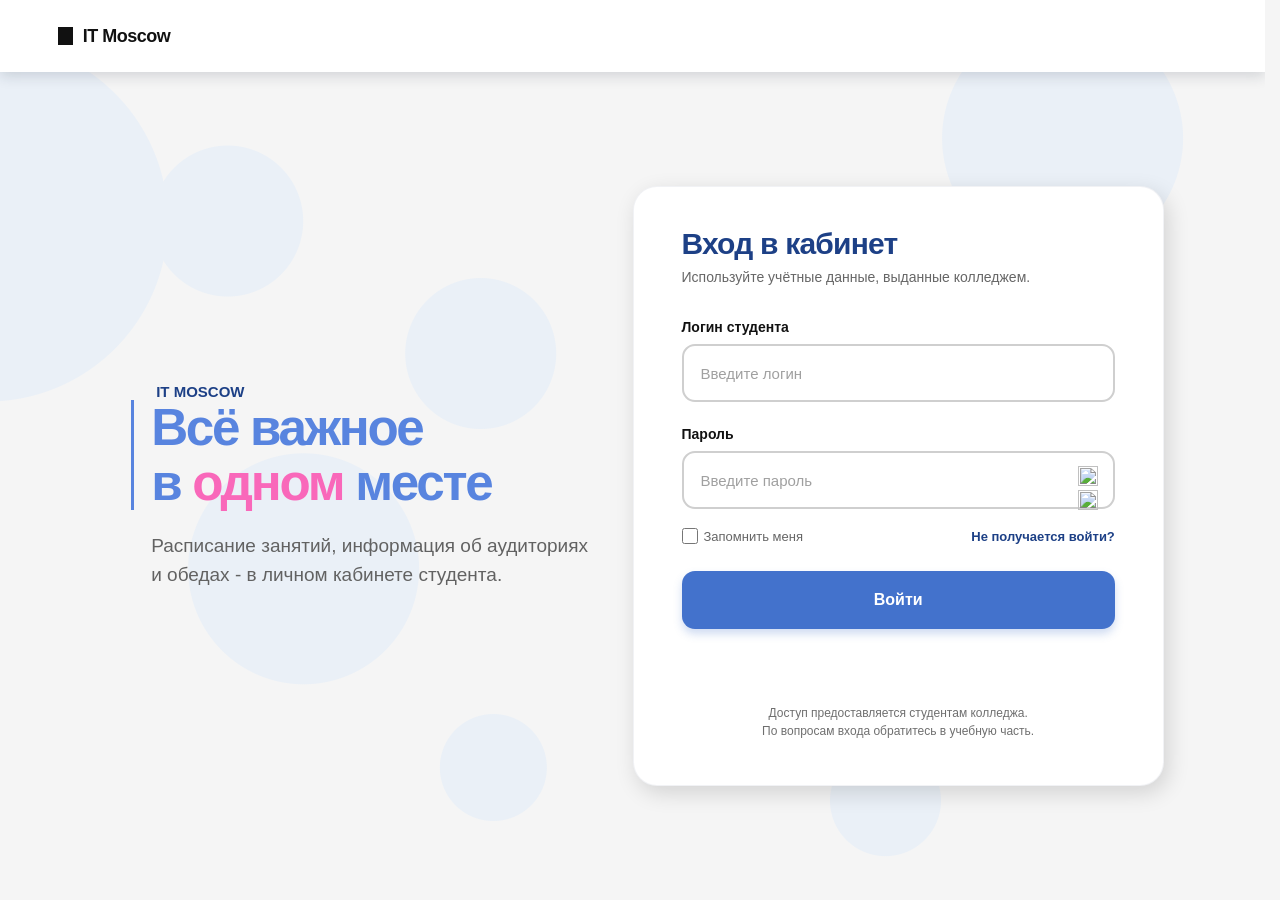
==== commit cae3b250: "Rename login.html to index.html" ====
--- a/MyITProfile/front/index.html
+++ b/MyITProfile/front/index.html
@@ -3,17 +3,15 @@
 <head>
     <meta charset="UTF-8">
     <meta name="viewport" content="width=device-width, initial-scale=1.0">
-    <meta name="description" content="Личный кабинет студента IT Moscow: расписание на сегодня, звонки, меню столовой и оценки.">
-    <title>Главная | IT Moscow</title>
+    <meta name="description" content="Вход в личный кабинет студента IT Moscow: расписание, звонки, обеды и оценки.">
+    <title>Вход | IT Moscow</title>
     <link rel="icon" href="assets/favicon.svg" type="image/svg+xml">
     <link rel="stylesheet" href="style.css">
     <script src="script.js" defer></script>
 </head>
-<body>
-
-    <header class="site-header">
-        <a class="logo" href="index.html"><span class="logo-square"></span> IT Moscow</a>
-        <nav class="main-nav" aria-label="Главная навигация"><a class="nav-link active" href="index.html">Главная</a><a class="nav-link" href="schedule.html">Расписание</a><a class="nav-link" href="bells.html">Звонки</a><a class="nav-link" href="lunch.html">Обеды</a><a class="nav-link" href="grades.html">Оценки</a></nav>
+<body class="login-page">
+    <header class="login-header">
+        <span class="logo"><span class="logo-square"></span> IT Moscow</span>
         <div class="profile-menu is-guest" data-profile-menu>
             <a class="profile-button" href="login.html">Войти</a>
             <div class="profile-card">
@@ -30,178 +28,41 @@
         </div>
     </header>
 
-<main class="page-background">
-
-<section class="dashboard-section">
-    <div class="dashboard-heading">
-        <h1>Мой дневник</h1>
-        <span class="college-status">В колледже</span>
-    </div>
-
-    <div class="dashboard-grid">
-        <section class="today-card dashboard-card">
-            <h2><svg class="clock-icon" viewBox="0 0 24 24" aria-hidden="true" focusable="false"><circle cx="12" cy="12" r="9" /><path d="M12 7.5V12l3 1.8" /></svg>Сегодня</h2>
-            <div class="today-lessons">
-                <div class="today-lesson">
-                    <div class="lesson-time"><span>9:30-11:00</span><small class="lesson-name">История · 403 каб.</small></div>
-                    <a class="detail-button" href="schedule.html">Подробнее</a>
-                </div>
-                <div class="today-lesson">
-                    <div class="lesson-time"><span>11:30-13:00</span><small class="lesson-name">Русский язык · 313 каб.</small></div>
-                    <a class="detail-button" href="schedule.html">Подробнее</a>
-                </div>
-                <div class="today-lesson current">
-                    <div class="lesson-time"><span>13:20-14:50</span><small class="lesson-name">Веб-разработка · 120 каб.</small><small>Сейчас идет</small></div>
-                    <a class="detail-button" href="schedule.html">Подробнее</a>
-                </div>
-            </div>
+    <main class="login-main">
+        <section class="login-promo">
+            <p class="login-eyebrow">IT MOSCOW</p>
+            <h1>Всё важное<br>в <span>одном</span> месте</h1>
+            <p>Расписание занятий, информация об аудиториях<br class="desktop-only"> и обедах - в личном кабинете студента.</p>
         </section>
 
-        <section class="lunch-mini dashboard-card texture-pink">
-            <h2><svg class="mini-icon" viewBox="0 0 24 24" aria-hidden="true" focusable="false">
-                <path d="M3 2v7c0 1.1.9 2 2 2h4a2 2 0 0 0 2-2V2" />
-                <path d="M7 2v20" />
-                <path d="M21 15V2a5 5 0 0 0-5 5v6c0 1.1.9 2 2 2h3Zm0 0v7" />
-            </svg>Обед</h2>
-            <div class="lunch-mini-time"><strong>2 перемена</strong><span>11:00-11:30</span></div>
-            <div class="lunch-mini-menu">
-                <div><strong>Картошка</strong><strong>Хот-дог</strong><strong>Сок Яблочный</strong></div>
-                <strong class="lunch-mini-price">300р.</strong>
-                <button class="pay-mini-button" type="button" data-message="Оплата будет доступна после подключения платёжной системы">Оплатить</button>
-            </div>
-            <a class="white-button mini-menu-button" href="lunch.html">Полное меню</a>
+        <section class="login-card">
+            <h2>Вход в кабинет</h2>
+            <p class="login-description">Используйте учётные данные, выданные колледжем.</p>
+            <form class="login-form" data-login-form>
+                <label for="student-login">Логин студента</label>
+                <input id="student-login" name="login" type="text" placeholder="Введите логин" autocomplete="username" required>
+
+                <label for="student-password">Пароль</label>
+                <div class="password-wrap">
+                    <input id="student-password" name="password" type="password" placeholder="Введите пароль" autocomplete="current-password" required>
+                    <button class="password-toggle" type="button" data-password-toggle aria-label="Показать пароль" aria-pressed="false">
+                        <img class="eye-icon eye-open" src="assets/icons/eye.svg" alt="" width="20" height="20" aria-hidden="true">
+                        <img class="eye-icon eye-off" src="assets/icons/eye-off.svg" alt="" width="20" height="20" aria-hidden="true">
+                    </button>
+                </div>
+
+                <div class="login-options">
+                    <label class="remember-option"><input type="checkbox" name="remember"> <span>Запомнить меня</span></label>
+                    <a href="#" data-message="Для восстановления доступа обратитесь в учебную часть">Не получается войти?</a>
+                </div>
+
+                <button class="login-submit" type="submit">Войти</button>
+                <p class="login-message" data-login-message role="status" aria-live="polite"></p>
+            </form>
+
+            <p class="login-bottom">Доступ предоставляется студентам колледжа.<br>По вопросам входа обратитесь в учебную часть.</p>
         </section>
-
-        <section class="bells-mini dashboard-card texture-yellow">
-            <h2><svg class="mini-icon" viewBox="0 0 24 24" aria-hidden="true" focusable="false">
-                <path d="M10.268 21a2 2 0 0 0 3.464 0" />
-                <path d="M3.262 15.326A1 1 0 0 0 4 17h16a1 1 0 0 0 .74-1.673C19.41 13.956 18 12.499 18 8A6 6 0 0 0 6 8c0 4.499-1.411 5.956-2.738 7.326" />
-            </svg>Звонки</h2>
-            <div class="bells-mini-content">
-                <div>
-                    <strong>На пару:</strong>
-                    <span>9:30</span><span>11:30</span><span>13:20</span><span>15:10</span><span>17:00</span>
-                </div>
-                <div>
-                    <strong>На перемену:</strong>
-                    <span>11:00</span><span>13:00</span><span>14:50</span><span>16:40</span><span>18:30</span>
-                </div>
-            </div>
-            <a class="detail-button bells-detail-button" href="bells.html">Подробнее</a>
-            <div class="bells-mini-photo"></div>
-        </section>
-    </div>
-</section>
-
-<section class="news-section">
-    <div class="news-title-row">
-        <h2>Новости</h2>
-        <div class="news-tabs" role="group" aria-label="Слайды новостей">
-            <button class="news-tab" type="button" data-slide="0" aria-label="Слайд 1" aria-pressed="false"></button>
-            <button class="news-tab" type="button" data-slide="1" aria-label="Слайд 2" aria-pressed="false"></button>
-            <button class="news-tab active" type="button" data-slide="2" aria-label="Слайд 3" aria-pressed="true"></button>
-            <button class="news-tab" type="button" data-slide="3" aria-label="Слайд 4" aria-pressed="false"></button>
-            <button class="news-tab" type="button" data-slide="4" aria-label="Слайд 5" aria-pressed="false"></button>
-        </div>
-    </div>
-
-    <div class="news-slider-shell">
-        <button class="news-arrow news-arrow-prev" type="button" data-news-prev aria-label="Предыдущая новость"><svg class="control-arrow-svg" viewBox="0 0 24 24" aria-hidden="true" focusable="false"><path d="M9 6 15 12l-6 6" /></svg></button>
-        <div class="news-slider" data-news-slider>
-            <div class="news-track">
-                <article class="news-card" data-news-card="0" data-position="hidden">
-                    <img src="assets/news-tour.png" alt="Студенты на производственной экскурсии" loading="lazy" decoding="async">
-                    <span class="news-category">ЭКСКУРСИИ</span>
-                    <div class="news-card-content">
-                        <small>10 ноября</small>
-                        <h3>Профессия<br>изнутри</h3>
-                        <p>Побывали на современном производстве и узнали, как работают инженеры.</p>
-                        <a href="#" data-message="Новость пока недоступна">Читать историю ↗</a>
-                    </div>
-                </article>
-
-                <article class="news-card" data-news-card="1" data-position="left">
-                    <img src="assets/news-festival.png" alt="Студенты на фестивале идей" decoding="async">
-                    <span class="news-category">МЕРОПРИЯТИЯ</span>
-                    <div class="news-card-content">
-                        <small>12 ноября</small>
-                        <h3>Фестиваль<br>студенческих идей</h3>
-                        <p>Проекты, мастер-классы и новые знакомства. Собрали яркие моменты большого дня.</p>
-                        <a href="#" data-message="Новость пока недоступна">Читать историю ↗</a>
-                    </div>
-                </article>
-
-                <article class="news-card active" data-news-card="2" data-position="center">
-                    <img src="assets/news-media.png" alt="Студенческая медиастудия" loading="lazy" decoding="async">
-                    <span class="news-category">КРУЖКИ</span>
-                    <div class="news-card-content">
-                        <small>Набор открыт</small>
-                        <h3>Твоя история -<br>в кадре</h3>
-                        <p>Съёмка, монтаж и первые репортажи. Присоединяйся к нашей медиастудии.</p>
-                        <a href="#" data-message="Новость пока недоступна">Читать историю ↗</a>
-                    </div>
-                </article>
-
-                <article class="news-card" data-news-card="3" data-position="right">
-                    <img src="assets/news-hackathon.jpg" alt="Команда студентов празднует победу на хакатоне" loading="lazy" decoding="async">
-                    <span class="news-category">ПРОЕКТЫ</span>
-                    <div class="news-card-content">
-                        <small>18 ноября</small>
-                        <h3>Победа<br>на хакатоне</h3>
-                        <p>48 часов, пять команд и лучший прототип. Наши студенты забрали первое место.</p>
-                        <a href="#" data-message="Новость пока недоступна">Читать историю ↗</a>
-                    </div>
-                </article>
-
-                <article class="news-card" data-news-card="4" data-position="hidden">
-                    <img src="assets/news-esports.jpg" alt="Студенты на финале турнира по киберспорту" loading="lazy" decoding="async">
-                    <span class="news-category">КИБЕРСПОРТ</span>
-                    <div class="news-card-content">
-                        <small>21 ноября</small>
-                        <h3>Финал<br>сезона</h3>
-                        <p>Сборная колледжа провела решающие матчи и взяла кубок городского турнира.</p>
-                        <a href="#" data-message="Новость пока недоступна">Читать историю ↗</a>
-                    </div>
-                </article>
-            </div>
-        </div>
-        <button class="news-arrow news-arrow-next" type="button" data-news-next aria-label="Следующая новость"><svg class="control-arrow-svg" viewBox="0 0 24 24" aria-hidden="true" focusable="false"><path d="M9 6 15 12l-6 6" /></svg></button>
-    </div>
-    <a class="news-open-button" href="#" data-message="Лента новостей пока не подключена">Открыть ленту</a>
-</section>
-
-</main>
-
-    <footer class="site-footer footer-dark">
-        <div class="footer-inner">
-            <div class="footer-logo"><span class="logo-square"></span> IT Moscow</div>
-            <div class="footer-columns">
-                <div class="footer-column">
-                    <strong>Общее</strong>
-                    <a href="#" data-message="Раздел пока не подключён">Для родителей</a>
-                    <a href="#" data-message="Раздел пока не подключён">Для учителей</a>
-                    <a href="#" data-message="Раздел пока не подключён">Сотрудничество</a>
-                    <a href="#" data-message="Раздел пока не подключён">Телефонный справочник</a>
-                </div>
-                <div class="footer-column">
-                    <strong>Контакты</strong>
-                    <a href="#" data-message="Раздел пока не подключён">Поддержка и связь</a>
-                    <a href="#" data-message="Раздел пока не подключён">Социальные сети</a>
-                    <a href="#" data-message="Раздел пока не подключён">Личное посещение</a>
-                    <a href="#" data-message="Раздел пока не подключён">Конференции</a>
-                </div>
-                <div class="footer-column">
-                    <strong>Социальные возможности</strong>
-                    <a href="#" data-message="Раздел пока не подключён">Мероприятия для учащихся</a>
-                    <a href="#" data-message="Раздел пока не подключён">Парки Москвы</a>
-                    <a href="#" data-message="Раздел пока не подключён">Льготные программы</a>
-                    <a href="#" data-message="Раздел пока не подключён">Зоопарк</a>
-                </div>
-            </div>
-            <p class="footer-phone">+7 (999) 666 55 33</p>
-        </div>
-    </footer>
-
-<div class="toast" role="status" aria-live="polite" data-toast></div>
+    </main>
+    <div class="toast" role="status" aria-live="polite" data-toast></div>
 </body>
 </html>
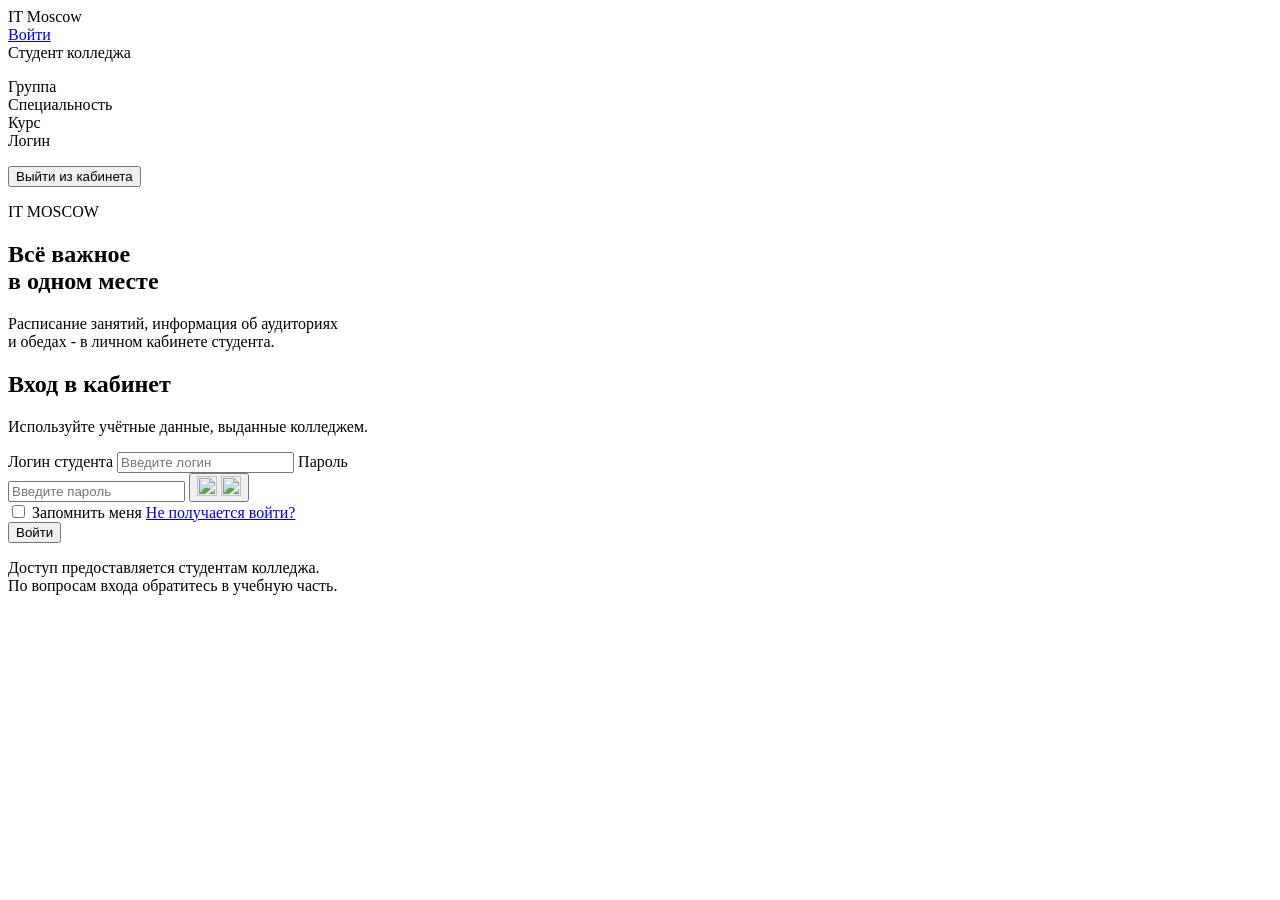
==== commit a10ed21f: "Update index.html" ====
--- a/MyITProfile/front/index.html
+++ b/MyITProfile/front/index.html
@@ -5,15 +5,16 @@
     <meta name="viewport" content="width=device-width, initial-scale=1.0">
     <meta name="description" content="Вход в личный кабинет студента IT Moscow: расписание, звонки, обеды и оценки.">
     <title>Вход | IT Moscow</title>
-    <link rel="icon" href="assets/favicon.svg" type="image/svg+xml">
-    <link rel="stylesheet" href="style.css">
-    <script src="script.js" defer></script>
+    <link rel="icon" href="data:,">
+    <link rel="stylesheet" href="css/style.css">
+    <script src="js/site-data.js" defer></script>
+    <script src="js/script.js" defer></script>
 </head>
 <body class="login-page">
     <header class="login-header">
         <span class="logo"><span class="logo-square"></span> IT Moscow</span>
         <div class="profile-menu is-guest" data-profile-menu>
-            <a class="profile-button" href="login.html">Войти</a>
+            <a class="profile-button" href="index.html">Войти</a>
             <div class="profile-card">
                 <strong class="profile-card-name" data-profile-name></strong>
                 <span class="profile-card-role">Студент колледжа</span>
